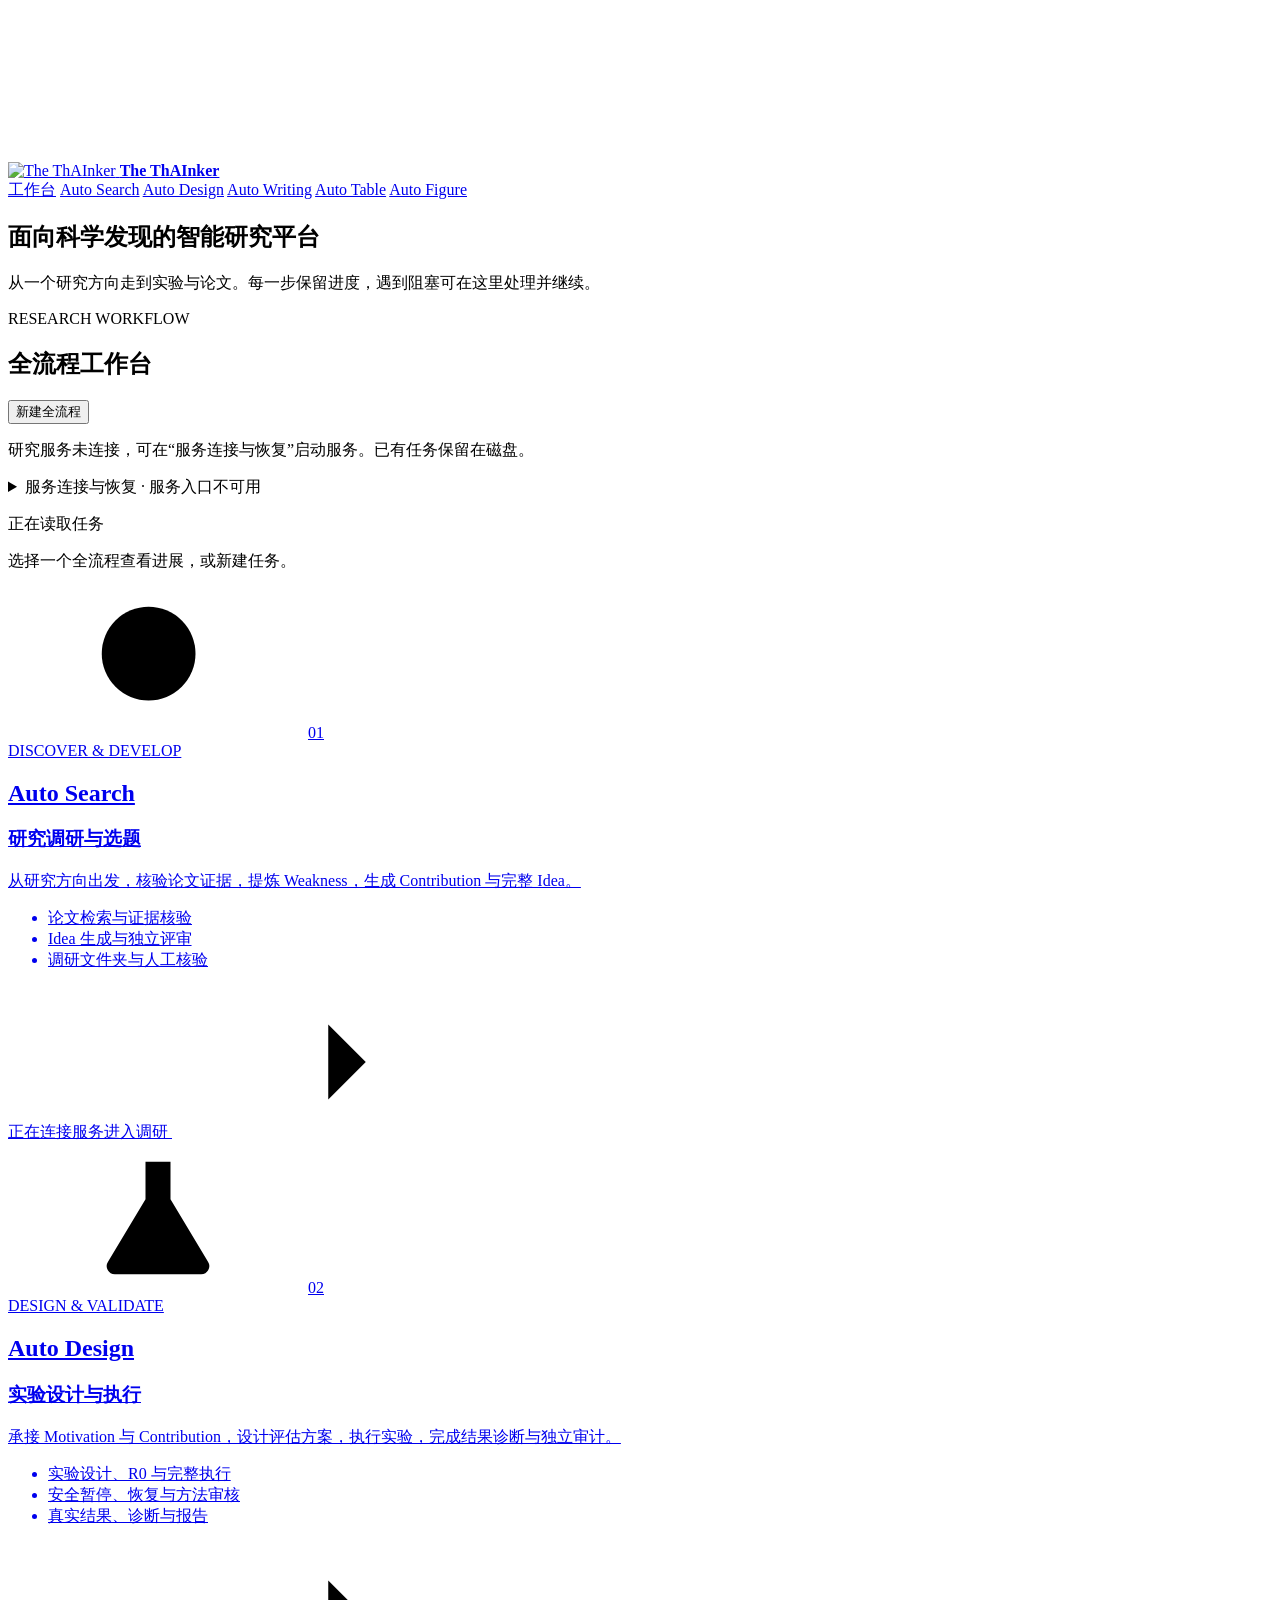
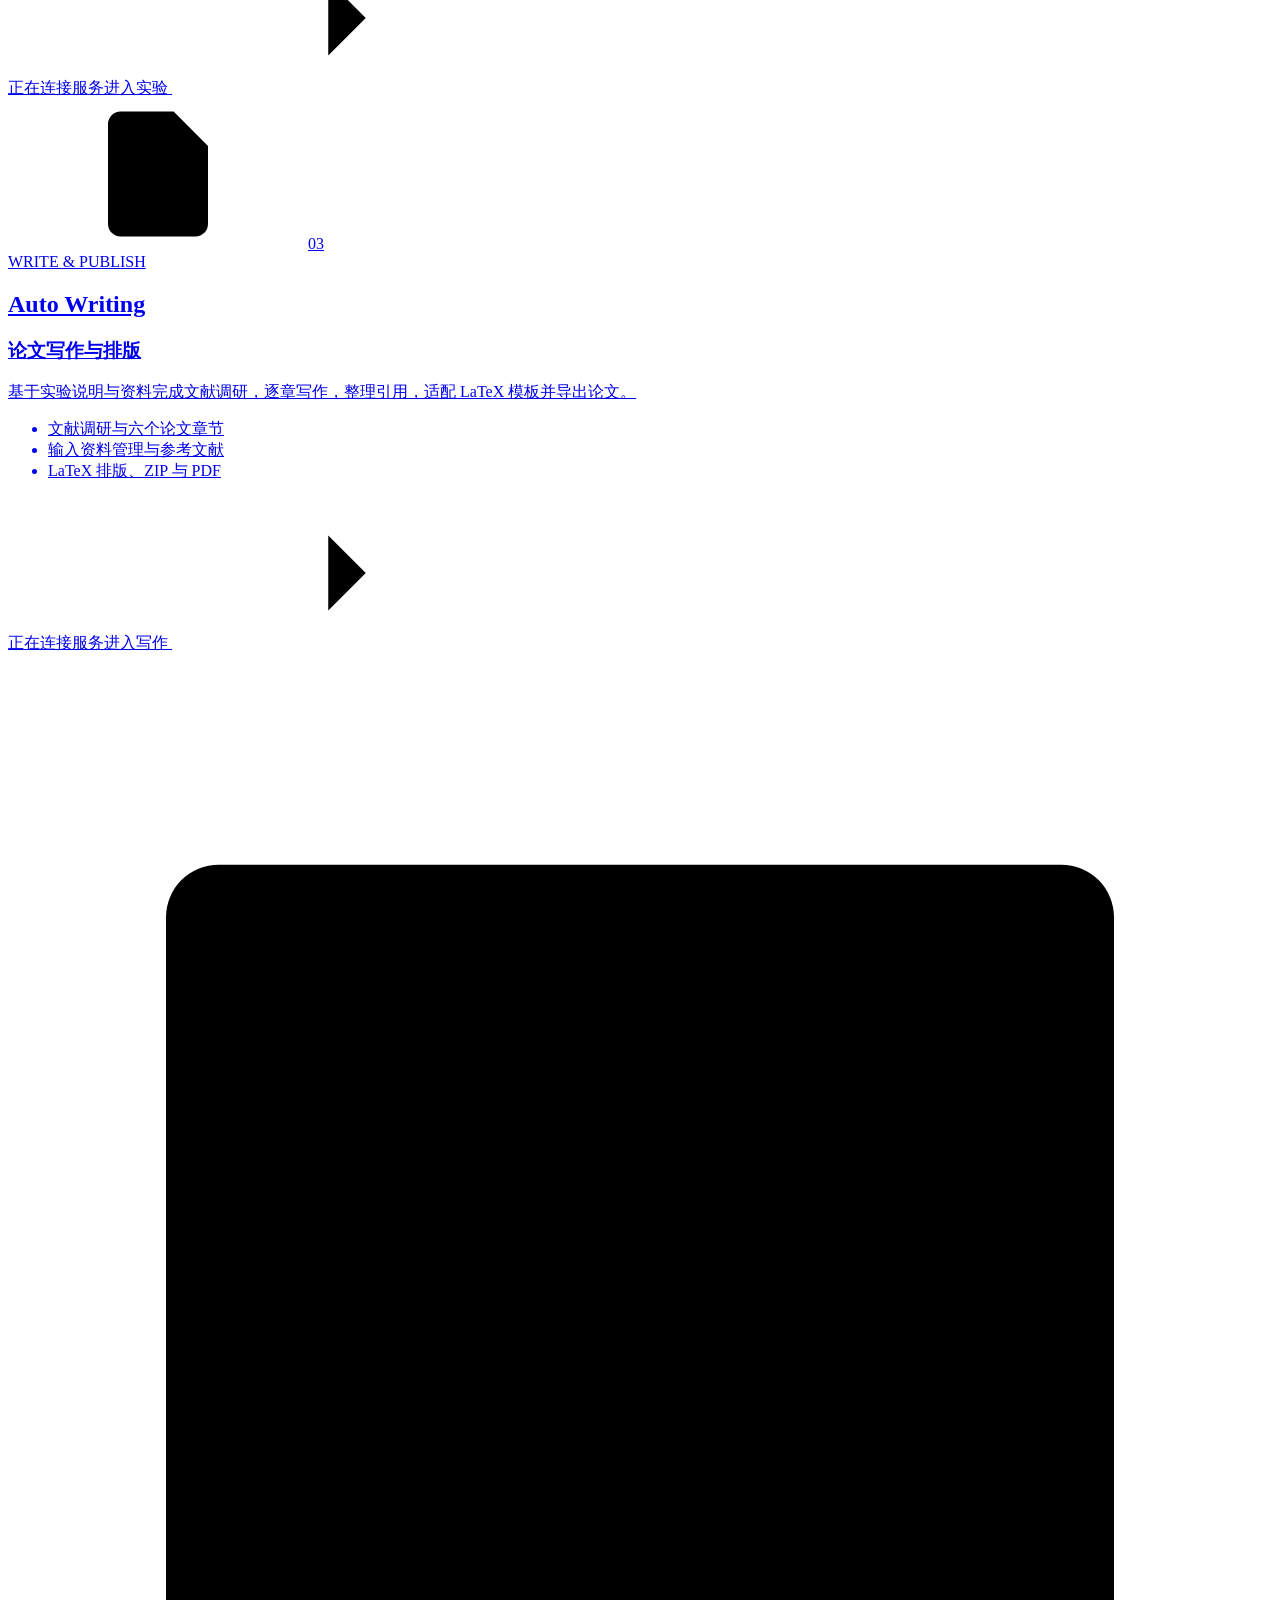
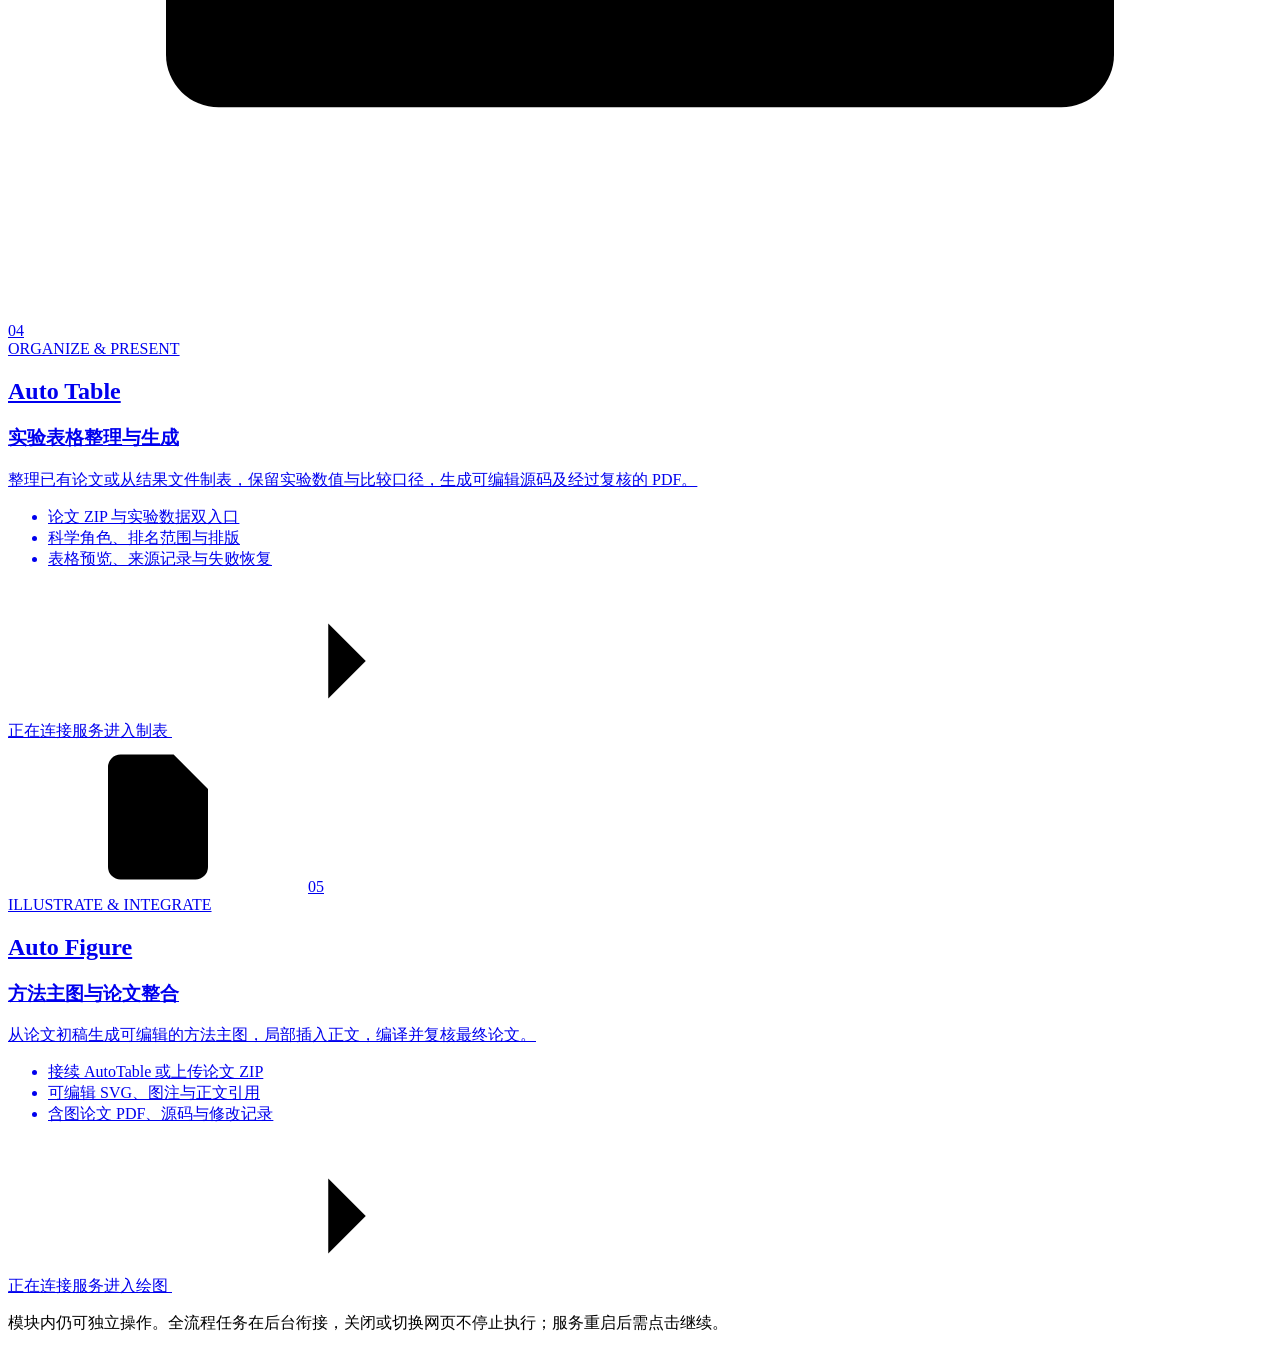
==== workbench/web/index.html @ b80ebeac "Sync server research workflow and FigureCrafter integration" ====
<!doctype html>
<html lang="zh-CN">
<head>
  <meta charset="utf-8">
  <meta name="viewport" content="width=device-width, initial-scale=1">
  <meta name="description" content="The ThAInker AutoResearch：调研、实验、论文写作与表格工作台">
  <title>The ThAInker · AutoResearch</title>
  <link rel="icon" href="data:,">
  <link rel="stylesheet" href="styles.css">
  <link rel="stylesheet" href="module-nav.css">
  <script src="app.js" defer></script>
  <script src="pipelines.js" defer></script>
</head>
<body>
  <svg class="icon-sprite" aria-hidden="true">
    <symbol id="search" viewBox="0 0 24 24"><circle cx="10.5" cy="10.5" r="7.5"/><path d="m16 16 5 5"/></symbol>
    <symbol id="experiment" viewBox="0 0 24 24"><path d="M9 3h6M10 3v6l-6 10a1.3 1.3 0 0 0 1.1 2h13.8a1.3 1.3 0 0 0 1.1-2L14 9V3M7 15h10"/></symbol>
    <symbol id="writing" viewBox="0 0 24 24"><path d="M14.5 2H6a2 2 0 0 0-2 2v16a2 2 0 0 0 2 2h12a2 2 0 0 0 2-2V7.5L14.5 2zM14 2v6h6M8 13h8M8 17h6"/></symbol>
    <symbol id="arrow" viewBox="0 0 24 24"><path d="M5 12h14m-6-6 6 6-6 6"/></symbol>
  </svg>
  <header class="topbar">
    <a class="brand" href="/" aria-label="AutoResearch 工作台">
      <span class="brand-logo-frame"><img src="/auto-design/assets/the-thainker-logo.png" alt="The ThAInker"></span>
      <span><strong>The ThAInker</strong></span>
    </a>
    <nav class="module-nav" aria-label="研究模块">
      <a href="/" aria-current="page">工作台</a>
      <a href="/auto-search/">Auto Search</a>
      <a href="/auto-design/">Auto Design</a>
      <a href="/auto-writing/">Auto Writing</a>
      <a href="/auto-table/">Auto Table</a>
      <a href="/auto-figure/">Auto Figure</a>
    </nav>
  </header>
  <main>
    <section class="workspace-heading">
      <h1>面向科学发现的智能研究平台</h1>
      <p>从一个研究方向走到实验与论文。每一步保留进度，遇到阻塞可在这里处理并继续。</p>
    </section>
    <section class="pipeline-console" aria-label="全流程任务">
      <div class="console-title"><div><span class="eyebrow">RESEARCH WORKFLOW</span><h2>全流程工作台</h2></div><button id="toggle-create" type="button">新建全流程</button></div>
      <p id="workflow-notice" role="status" hidden></p>
      <details class="service-panel"><summary>服务连接与恢复 · <span id="service-status">正在连接</span></summary>
        <p id="service-message"></p><p>工作服务断开时，此入口仍可启动或重启服务。重启会暂停流程、停止任务控制器，并保留实验训练与产物。</p>
        <div class="form-grid"><label>Codex 可执行文件（留空自动发现）<input id="codex-path" placeholder="codex 或绝对路径"></label><label>LaTeX 编译器（留空自动发现）<input id="latex-path" placeholder="latexmk 或绝对路径"></label></div>
        <div class="button-row"><button id="restart-service" type="button">启动 / 重启服务</button><button id="save-service" class="secondary" type="button">保存路径并重启</button><a href="/api/service/log" target="_blank" rel="noopener">查看完整服务日志 ↗</a></div>
      </details>
      <form id="pipeline-form" hidden>
        <div class="form-grid"><label>任务名称<input name="title" maxlength="120" placeholder="可选，默认使用研究方向"></label><label>起点<select name="start_stage" id="pipeline-stage"><option value="search">Auto Search · 从调研开始</option><option value="design">Auto Design · 接续已有实验</option><option value="writing">Auto Writing · 接续已有写作</option><option value="table">Auto Table · 接续已有论文表格</option></select></label></div>
        <label>已有任务<select name="source_id" id="pipeline-source"><option value="">新建调研任务</option></select></label>
        <label id="direction-field">研究方向<textarea name="direction" rows="3" maxlength="1000" placeholder="输入研究问题、关注的机制或任务"></textarea></label>
        <div class="form-grid"><label>调研论文数<select name="paper_count"><option>2</option><option selected>3</option><option>4</option><option>5</option><option>6</option></select></label><label>选题方式<select name="selection"><option value="auto">自动选择评审通过且排名最高的 Idea</option><option value="manual">调研完成后由我选择 Idea</option></select></label></div>
        <label>论文模板 ZIP（可选，默认使用通用 article 模板）<input id="pipeline-template" type="file" accept=".zip"></label>
        <p class="scope-note">启动后将执行调研 → 实验设计与执行 → 诊断与审计 → 六章节写作 → 引用 → LaTeX / PDF → AutoTable 表格整理与复核 → AutoFigure 方法主图与最终 PDF。没有合格选题、需要方法审批或步骤失败时暂停；不会自动批准方法修改或将未完成实验当作论文证据。</p>
        <button type="submit" id="create-pipeline">启动全流程</button>
      </form>
      <div class="pipeline-layout"><div id="pipeline-list" aria-label="全流程列表"><p class="empty-copy">正在读取任务</p></div><article id="pipeline-detail"><p class="empty-copy">选择一个全流程查看进展，或新建任务。</p></article></div>
    </section>
    <section class="module-grid" aria-label="选择研究模块">
      <a class="module-card" href="/auto-search/">
        <div class="card-top"><span class="module-mark"><svg aria-hidden="true"><use href="#search"></use></svg></span><span class="module-number">01</span></div>
        <span class="eyebrow">DISCOVER &amp; DEVELOP</span><h2>Auto Search</h2><h3>研究调研与选题</h3>
        <p>从研究方向出发，核验论文证据，提炼 Weakness，生成 Contribution 与完整 Idea。</p>
        <ul><li>论文检索与证据核验</li><li>Idea 生成与独立评审</li><li>调研文件夹与人工核验</li></ul>
        <div class="card-footer"><span class="module-status" data-module="auto-search">正在连接服务</span><span class="enter">进入调研 <svg aria-hidden="true"><use href="#arrow"></use></svg></span></div>
      </a>
      <a class="module-card" href="/auto-design/">
        <div class="card-top"><span class="module-mark"><svg aria-hidden="true"><use href="#experiment"></use></svg></span><span class="module-number">02</span></div>
        <span class="eyebrow">DESIGN &amp; VALIDATE</span><h2>Auto Design</h2><h3>实验设计与执行</h3>
        <p>承接 Motivation 与 Contribution，设计评估方案，执行实验，完成结果诊断与独立审计。</p>
        <ul><li>实验设计、R0 与完整执行</li><li>安全暂停、恢复与方法审核</li><li>真实结果、诊断与报告</li></ul>
        <div class="card-footer"><span class="module-status" data-module="auto-design">正在连接服务</span><span class="enter">进入实验 <svg aria-hidden="true"><use href="#arrow"></use></svg></span></div>
      </a>
      <a class="module-card" href="/auto-writing/">
        <div class="card-top"><span class="module-mark"><svg aria-hidden="true"><use href="#writing"></use></svg></span><span class="module-number">03</span></div>
        <span class="eyebrow">WRITE &amp; PUBLISH</span><h2>Auto Writing</h2><h3>论文写作与排版</h3>
        <p>基于实验说明与资料完成文献调研，逐章写作，整理引用，适配 LaTeX 模板并导出论文。</p>
        <ul><li>文献调研与六个论文章节</li><li>输入资料管理与参考文献</li><li>LaTeX 排版、ZIP 与 PDF</li></ul>
        <div class="card-footer"><span class="module-status" data-module="auto-writing">正在连接服务</span><span class="enter">进入写作 <svg aria-hidden="true"><use href="#arrow"></use></svg></span></div>
      </a>
      <a class="module-card" href="/auto-table/">
        <div class="card-top"><span class="module-mark"><svg aria-hidden="true" viewBox="0 0 24 24"><rect x="3" y="4" width="18" height="16" rx="1"/><path d="M3 9h18M3 14h18M9 4v16"/></svg></span><span class="module-number">04</span></div>
        <span class="eyebrow">ORGANIZE &amp; PRESENT</span><h2>Auto Table</h2><h3>实验表格整理与生成</h3>
        <p>整理已有论文或从结果文件制表，保留实验数值与比较口径，生成可编辑源码及经过复核的 PDF。</p>
        <ul><li>论文 ZIP 与实验数据双入口</li><li>科学角色、排名范围与排版</li><li>表格预览、来源记录与失败恢复</li></ul>
        <div class="card-footer"><span class="module-status" data-module="auto-table">正在连接服务</span><span class="enter">进入制表 <svg aria-hidden="true"><use href="#arrow"></use></svg></span></div>
      </a>
      <a class="module-card" href="/auto-figure/">
        <div class="card-top"><span class="module-mark"><svg aria-hidden="true"><use href="#writing"></use></svg></span><span class="module-number">05</span></div>
        <span class="eyebrow">ILLUSTRATE &amp; INTEGRATE</span><h2>Auto Figure</h2><h3>方法主图与论文整合</h3>
        <p>从论文初稿生成可编辑的方法主图，局部插入正文，编译并复核最终论文。</p>
        <ul><li>接续 AutoTable 或上传论文 ZIP</li><li>可编辑 SVG、图注与正文引用</li><li>含图论文 PDF、源码与修改记录</li></ul>
        <div class="card-footer"><span class="module-status" data-module="auto-figure">正在连接服务</span><span class="enter">进入绘图 <svg aria-hidden="true"><use href="#arrow"></use></svg></span></div>
      </a>
    </section>
    <p class="workspace-note">模块内仍可独立操作。全流程任务在后台衔接，关闭或切换网页不停止执行；服务重启后需点击继续。</p>
  </main>
</body>
</html>
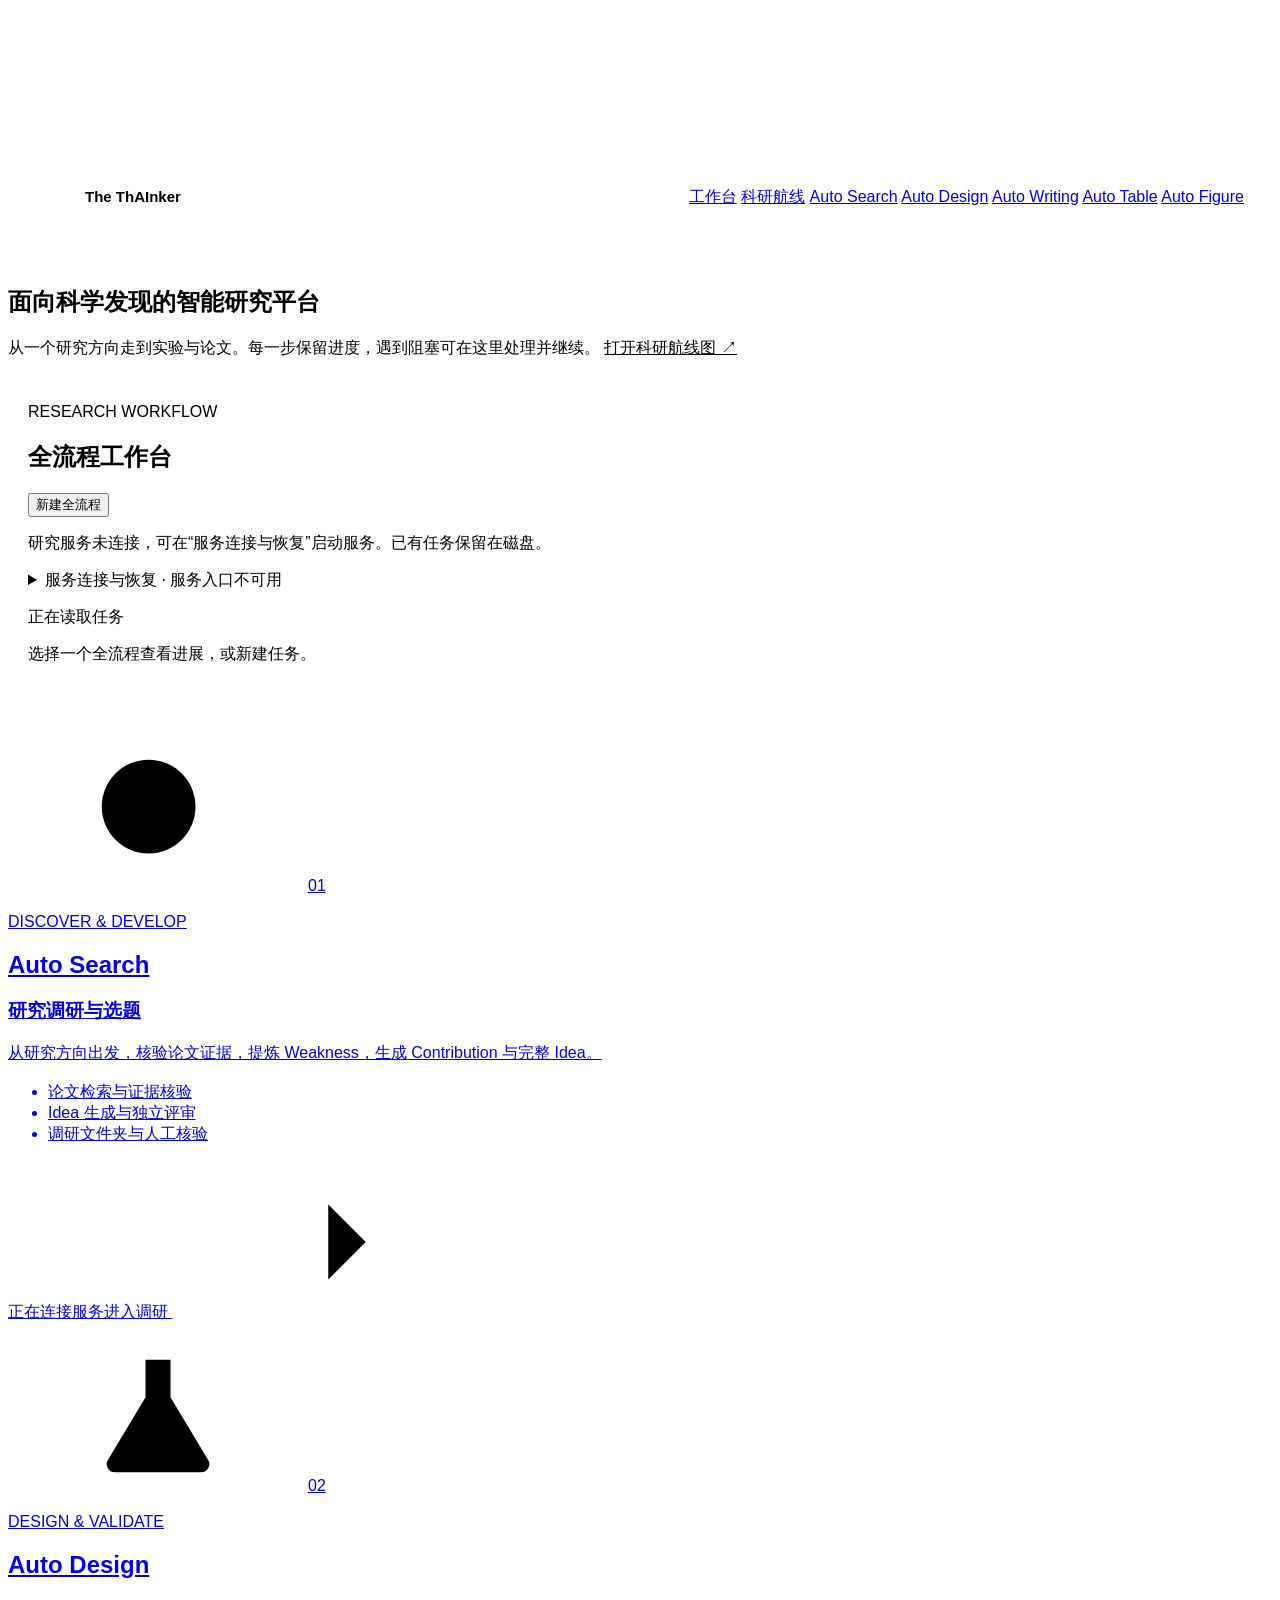
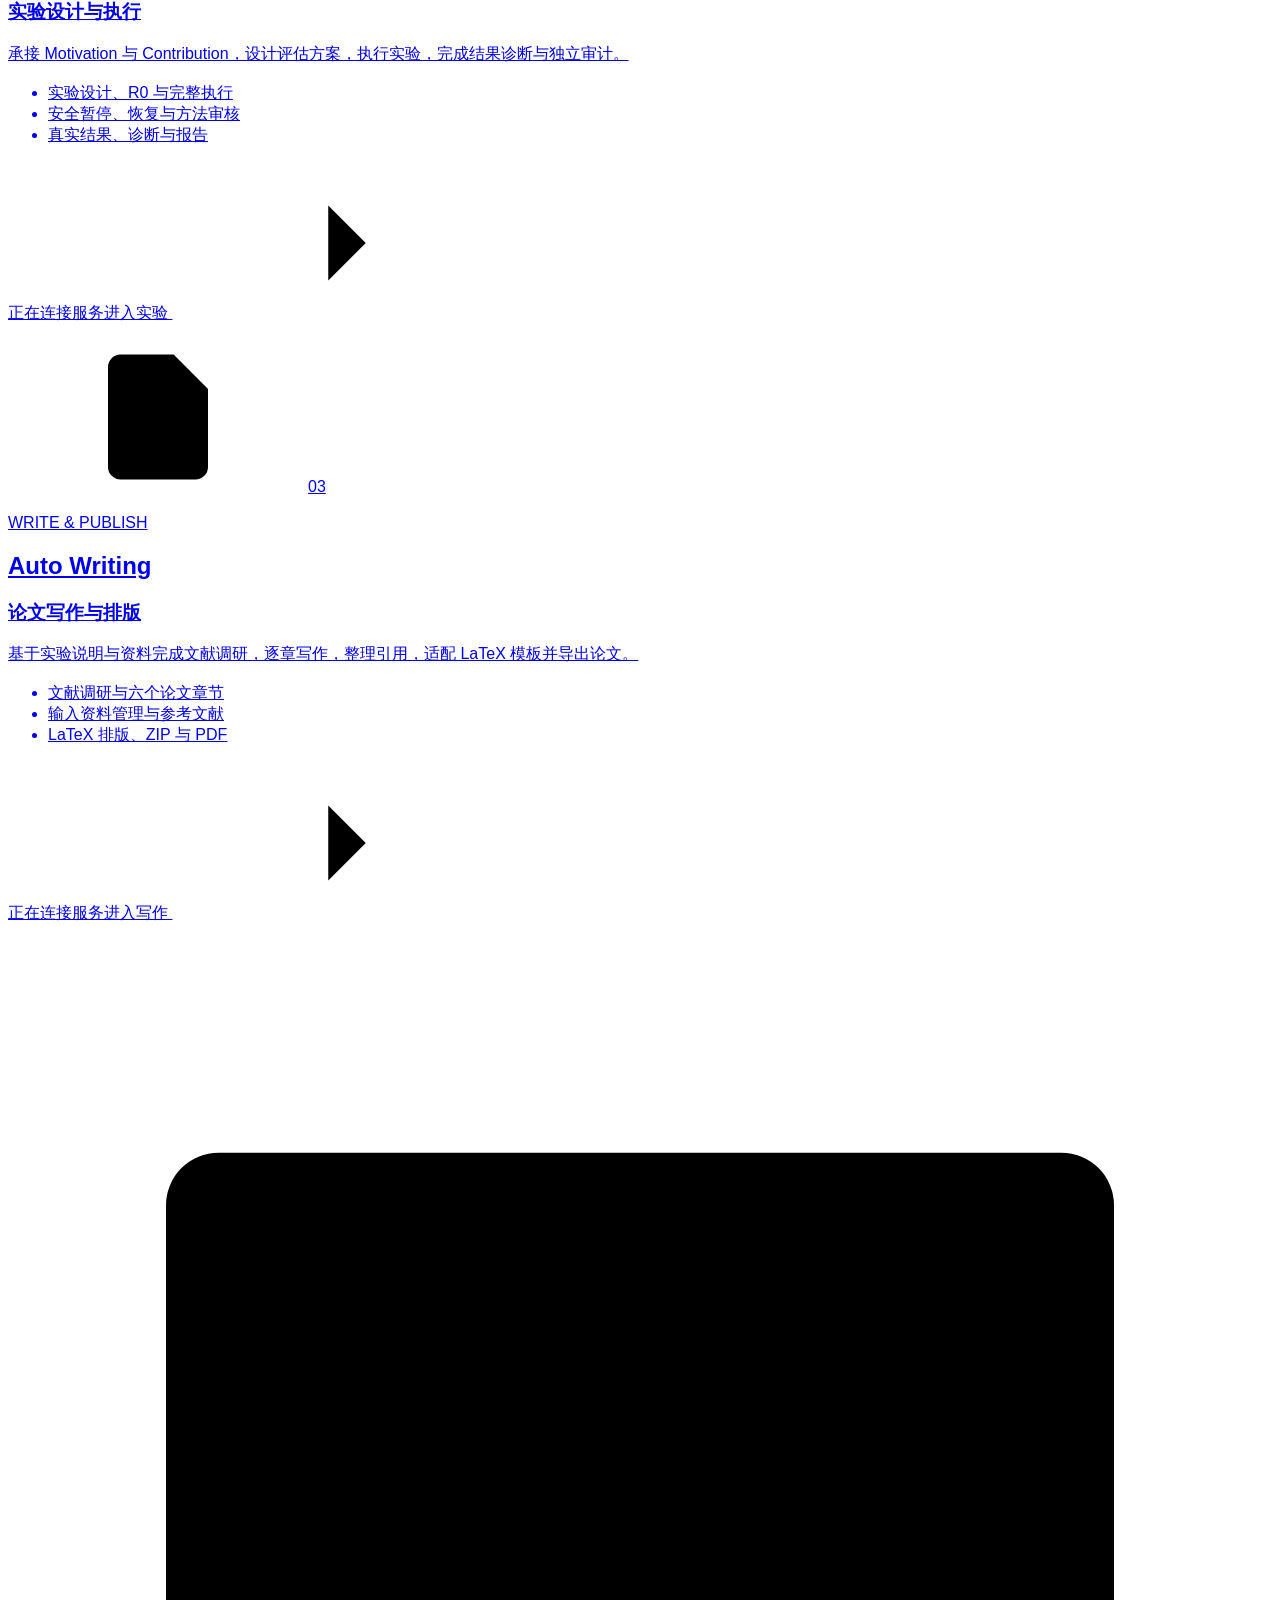
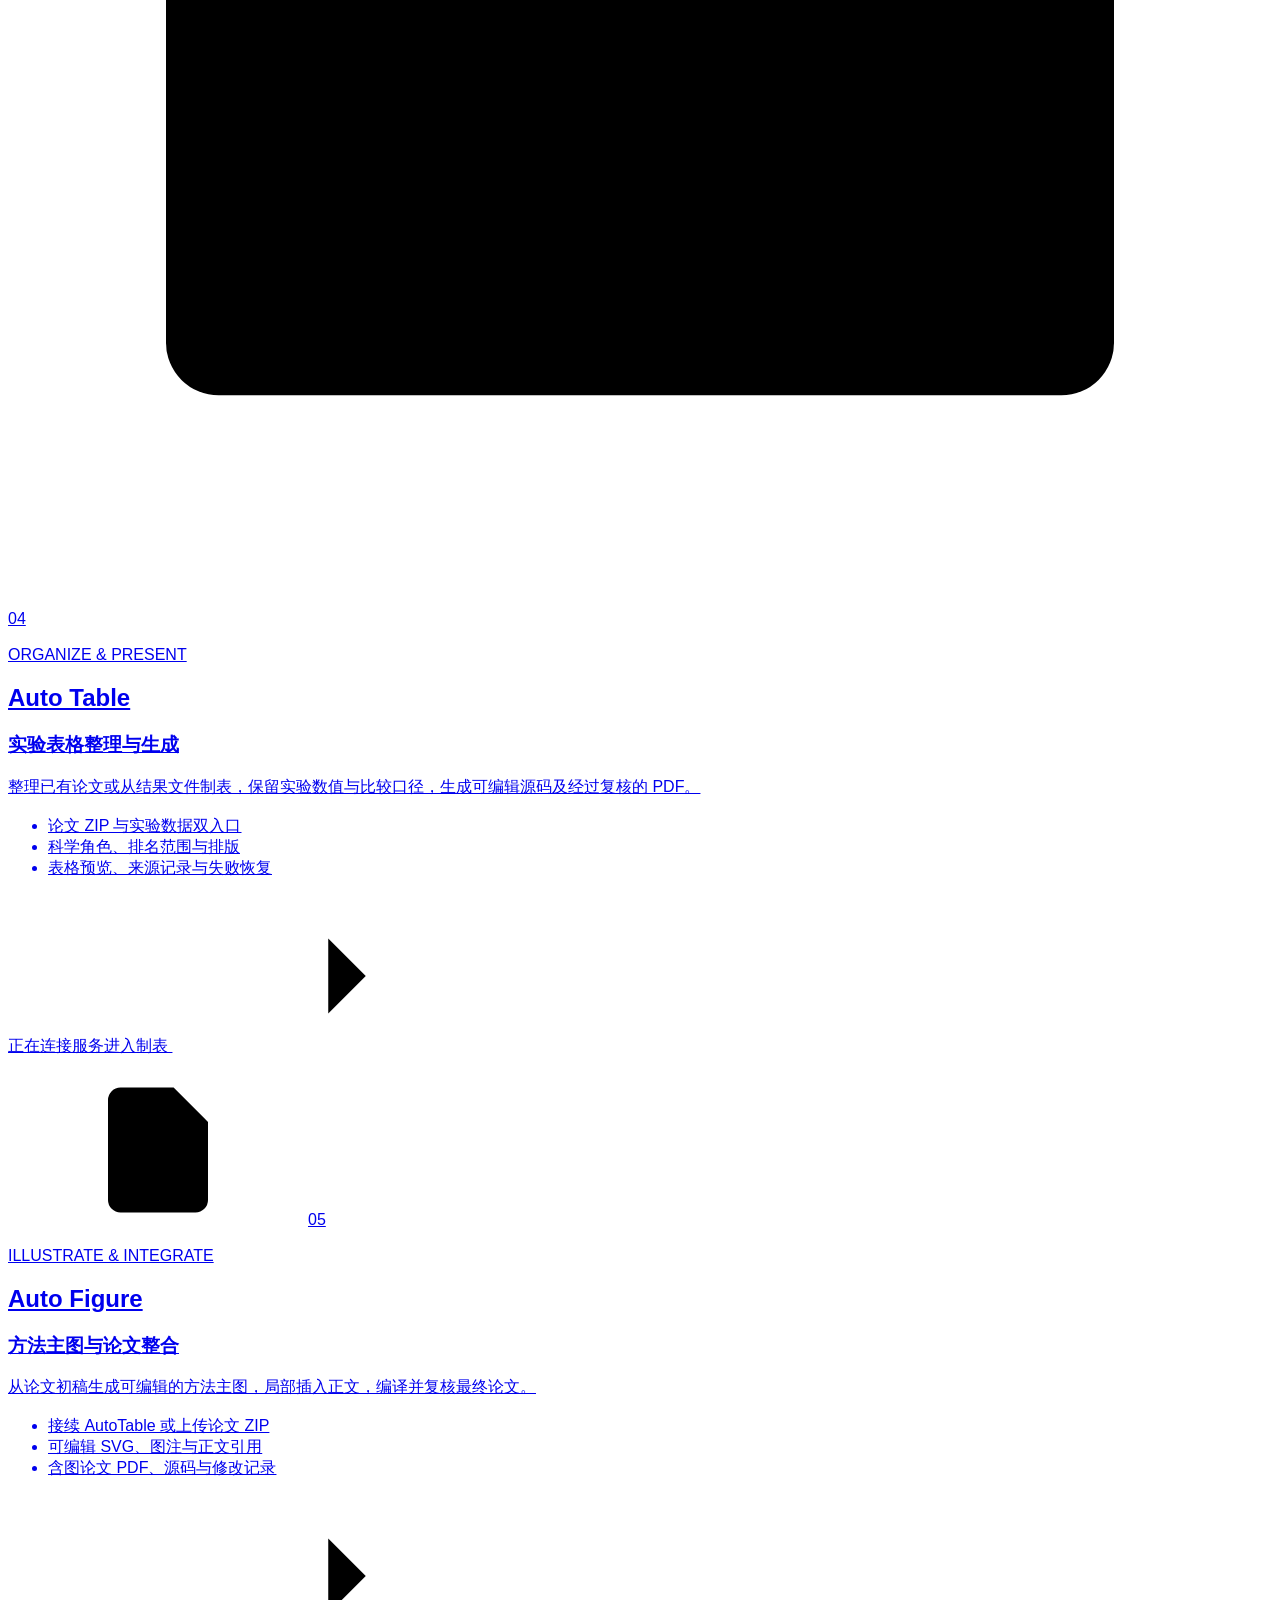
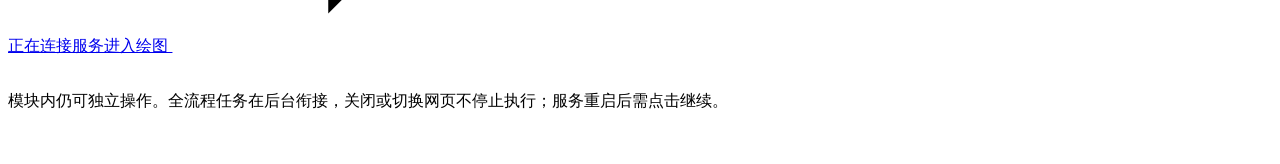
==== commit ef4297f1: "feat: add research journey view and refine workspace spacing" ====
--- a/workbench/web/index.html
+++ b/workbench/web/index.html
@@ -7,11 +7,13 @@
   <title>The ThAInker · AutoResearch</title>
   <link rel="icon" href="data:,">
   <link rel="stylesheet" href="styles.css">
+  <link rel="stylesheet" href="shell.css">
   <link rel="stylesheet" href="module-nav.css">
+  <link rel="stylesheet" href="layout.css">
   <script src="app.js" defer></script>
   <script src="pipelines.js" defer></script>
 </head>
-<body>
+<body class="workbench-shell">
   <svg class="icon-sprite" aria-hidden="true">
     <symbol id="search" viewBox="0 0 24 24"><circle cx="10.5" cy="10.5" r="7.5"/><path d="m16 16 5 5"/></symbol>
     <symbol id="experiment" viewBox="0 0 24 24"><path d="M9 3h6M10 3v6l-6 10a1.3 1.3 0 0 0 1.1 2h13.8a1.3 1.3 0 0 0 1.1-2L14 9V3M7 15h10"/></symbol>
@@ -25,6 +27,7 @@
     </a>
     <nav class="module-nav" aria-label="研究模块">
       <a href="/" aria-current="page">工作台</a>
+      <a href="/journey.html">科研航线</a>
       <a href="/auto-search/">Auto Search</a>
       <a href="/auto-design/">Auto Design</a>
       <a href="/auto-writing/">Auto Writing</a>
@@ -35,7 +38,7 @@
   <main>
     <section class="workspace-heading">
       <h1>面向科学发现的智能研究平台</h1>
-      <p>从一个研究方向走到实验与论文。每一步保留进度，遇到阻塞可在这里处理并继续。</p>
+      <p>从一个研究方向走到实验与论文。每一步保留进度，遇到阻塞可在这里处理并继续。 <a href="/journey.html" style="color:var(--teal)">打开科研航线图 ↗</a></p>
     </section>
     <section class="pipeline-console" aria-label="全流程任务">
       <div class="console-title"><div><span class="eyebrow">RESEARCH WORKFLOW</span><h2>全流程工作台</h2></div><button id="toggle-create" type="button">新建全流程</button></div>
--- a/workbench/web/shell.css
+++ b/workbench/web/shell.css
@@ -0,0 +1,416 @@
+/* Shared workbench header, matching the existing research module shell. */
+.workbench-shell {
+  font-family: Inter, "Segoe UI", "Microsoft YaHei", Arial, sans-serif;
+  --topbar: 70px;
+}
+.workbench-shell .topbar {
+  position: sticky;
+  top: 0;
+  z-index: 30;
+  display: flex;
+  align-items: center;
+  justify-content: space-between;
+  gap: 20px;
+  height: var(--topbar);
+  min-height: var(--topbar);
+  padding: 0 28px 0 22px;
+  background: rgba(255, 255, 255, 0.97);
+  border-bottom: 1px solid var(--line);
+}
+.workbench-shell .brand {
+  display: flex;
+  align-items: center;
+  gap: 11px;
+  min-width: 0;
+  flex-shrink: 0;
+  color: inherit;
+  text-decoration: none;
+  white-space: nowrap;
+}
+.workbench-shell .brand-logo-frame {
+  position: relative;
+  display: block;
+  width: 44px;
+  height: 44px;
+  overflow: hidden;
+  flex: 0 0 auto;
+  border-radius: 6px;
+  background: white;
+}
+.workbench-shell .brand-logo-frame img {
+  position: absolute;
+  width: 128px;
+  max-width: none;
+  left: -6px;
+  top: -24px;
+}
+.workbench-shell .brand > span:last-child {
+  display: grid;
+  min-width: 0;
+}
+.workbench-shell .brand strong {
+  font-size: 15px;
+  line-height: 1.25;
+}
+.workbench-shell .brand small {
+  color: var(--muted);
+  font-size: 10px;
+}
+.workbench-shell .module-nav {
+  min-width: 0;
+  overflow-x: auto;
+  flex-shrink: 1;
+}
+.sidebar-toggle {
+  display: none;
+}
+.journey-page {
+  --sidebar: 322px;
+}
+.journey-page .sidebar {
+  position: fixed;
+  top: var(--topbar);
+  bottom: 0;
+  width: var(--sidebar);
+  height: calc(100dvh - var(--topbar));
+  padding: 22px 12px;
+  background: #eef1f2;
+  z-index: 25;
+}
+.journey-page main {
+  margin-left: var(--sidebar);
+  padding: 28px 28px 20px;
+}
+.journey-page .sidebar input {
+  border-color: #c7d0d3;
+  background: white;
+}
+.journey-page .new-research {
+  background: white;
+  border-color: #c7d0d3;
+  border-radius: 5px;
+  color: var(--ink);
+  min-height: 38px;
+}
+.journey-page .task-button.active {
+  background: #e3f3ef;
+  border-left-color: #087d70;
+}
+.journey-page .page-heading h1 {
+  font-size: 26px;
+  letter-spacing: 0;
+}
+.sidebar-scrim {
+  position: fixed;
+  z-index: 24;
+  inset: var(--topbar) 0 0;
+  border: 0;
+  border-radius: 0;
+  background: #121d2152;
+}
+@media (max-width: 1200px) {
+  .journey-page {
+    --sidebar: 285px;
+  }
+  .journey-page main {
+    padding: 24px 18px;
+  }
+  .workbench-shell .topbar {
+    gap: 14px;
+    padding-right: 18px;
+  }
+}
+@media (min-width: 761px) and (max-width: 850px) {
+  .journey-page .sidebar {
+    display: flex;
+    border-right: 1px solid var(--line);
+  }
+  .journey-page #flow-list {
+    display: block;
+    max-height: none;
+  }
+  .journey-page .sidebar-bottom {
+    display: block;
+  }
+  .journey-page .task-button {
+    max-width: none;
+  }
+  .journey-page .new-research {
+    align-self: stretch;
+  }
+}
+@media (max-width: 760px) {
+  .workbench-shell {
+    --topbar: 108px;
+  }
+  .workbench-shell .topbar {
+    display: grid;
+    grid-template-columns: minmax(0, 1fr) auto;
+    grid-template-rows: 56px 42px;
+    gap: 0 12px;
+    height: var(--topbar);
+    padding: 4px 14px 6px;
+  }
+  .workbench-shell .brand {
+    grid-column: 1;
+    grid-row: 1;
+    min-height: 0;
+  }
+  .workbench-shell .brand-logo-frame {
+    width: 38px;
+    height: 38px;
+  }
+  .workbench-shell .brand-logo-frame img {
+    width: 111px;
+    left: -5px;
+    top: -21px;
+  }
+  .workbench-shell .topbar .module-nav {
+    grid-column: 1/-1;
+    grid-row: 2;
+    width: 100%;
+    height: 42px;
+    align-items: center;
+    gap: 2px;
+    justify-content: flex-start;
+  }
+  .workbench-shell .module-nav a {
+    flex: 0 0 auto;
+  }
+  .sidebar-toggle {
+    display: block;
+    grid-column: 2;
+    grid-row: 1;
+    width: 34px;
+    height: 34px;
+    padding: 0;
+    border-color: #c7d0d3;
+    background: white;
+  }
+  .journey-page .sidebar {
+    width: min(86vw, 322px);
+    transform: translateX(-102%);
+    transition: transform 0.18s ease;
+    box-shadow: 12px 0 32px #14212629;
+    gap: 16px;
+  }
+  .journey-page .sidebar.open {
+    transform: translateX(0);
+  }
+  .journey-page #flow-list {
+    display: block;
+    max-height: none;
+    flex: 1;
+  }
+  .journey-page .task-button {
+    max-width: none;
+  }
+  .journey-page .sidebar-bottom {
+    display: block;
+  }
+  .journey-page .new-research {
+    align-self: stretch;
+  }
+  .journey-page main {
+    margin-left: 0;
+    padding: 24px 16px;
+  }
+  .journey-page .page-heading h1 {
+    font-size: 24px;
+  }
+}
+@media (prefers-reduced-motion: reduce) {
+  .journey-page .sidebar {
+    transition: none;
+  }
+}
+/* Keep the journey workspace dense while sharing the module shell. */
+.journey-page {
+  --sidebar: 246px;
+}
+.journey-page main {
+  padding: 20px 20px 14px;
+}
+.journey-page .sidebar {
+  padding: 16px 12px;
+  gap: 12px;
+}
+.journey-page .page-heading {
+  margin-bottom: 15px;
+  gap: 12px;
+}
+.journey-page .page-heading h1 {
+  font-size: 24px;
+}
+.journey-page .page-heading p {
+  margin-top: 6px;
+  font-size: 12px;
+}
+.journey-page .metrics {
+  padding: 12px 0;
+  margin-bottom: 12px;
+}
+.journey-page .metric {
+  padding: 0 14px;
+  gap: 8px;
+}
+.journey-page .metric-icon {
+  font-size: 20px;
+}
+.journey-page .metric strong {
+  font-size: 18px;
+}
+.journey-page .workspace-grid {
+  grid-template-columns: minmax(0, 1fr) 248px;
+  gap: 12px;
+}
+.journey-page .inspector {
+  min-height: 0;
+  padding: 14px;
+}
+.journey-page .inspector-heading {
+  padding-bottom: 10px;
+  margin-bottom: 12px;
+}
+.journey-page #node-detail h3 {
+  font-size: 18px;
+  margin: 10px 0 6px;
+}
+.journey-page #node-detail h4 {
+  margin: 15px 0 8px;
+}
+.journey-page .detail-actions,
+.journey-page .next-stop {
+  margin-top: 14px;
+}
+.journey-page .artifact {
+  padding: 8px;
+}
+.journey-page .map-heading {
+  padding: 12px 14px 9px;
+}
+.journey-page .canvas-scroll {
+  height: clamp(260px, 42vh, 380px);
+  min-height: 0;
+}
+.journey-page .map-panel:fullscreen .canvas-scroll {
+  height: auto;
+  flex: 1;
+}
+.journey-page .timeline-panel {
+  margin-top: 10px;
+  padding: 12px 14px 10px;
+}
+.journey-page .timeline {
+  padding: 18px 5px 5px;
+  min-height: 75px;
+}
+.journey-page .timeline-note {
+  margin-top: 6px;
+}
+.journey-page .sidebar-bottom {
+  padding-top: 12px;
+}
+.journey-page .map-footer {
+  padding: 9px 12px;
+  flex-wrap: wrap;
+  gap: 7px;
+}
+.journey-page .canvas-hint {
+  font-size: 9px;
+}
+.language-picker {
+  width: 78px;
+  padding: 6px;
+  border: 1px solid var(--line);
+  border-radius: 5px;
+  background: white;
+  color: var(--ink);
+  font:
+    11px Inter,
+    "Segoe UI",
+    "Microsoft YaHei",
+    Arial,
+    sans-serif;
+  flex-shrink: 0;
+}
+@media (min-width: 1500px) {
+  .journey-page .workspace-grid {
+    grid-template-columns: minmax(0, 1fr) 280px;
+  }
+}
+@media (max-width: 1100px) {
+  .journey-page {
+    --sidebar: 232px;
+  }
+  .journey-page main {
+    padding: 18px 14px;
+  }
+  .journey-page .workspace-grid {
+    grid-template-columns: minmax(0, 1fr) 228px;
+  }
+  .journey-page .metric strong small {
+    font-size: 10px;
+  }
+  .workbench-shell .module-nav a {
+    padding-left: 8px;
+    padding-right: 8px;
+  }
+}
+@media (max-width: 900px) {
+  .journey-page .workspace-grid {
+    grid-template-columns: minmax(0, 1fr);
+  }
+  .journey-page .inspector {
+    display: grid;
+    grid-template-columns: 105px minmax(0, 1fr);
+    gap: 14px;
+  }
+  .journey-page .inspector-heading {
+    border-bottom: 0;
+  }
+  .journey-page .inspector-heading span {
+    display: none;
+  }
+}
+@media (max-width: 760px) {
+  .journey-page .topbar {
+    grid-template-columns: minmax(0, 1fr) auto auto;
+  }
+  .journey-page .language-picker {
+    grid-column: 2;
+    grid-row: 1;
+  }
+  .journey-page .sidebar-toggle {
+    grid-column: 3;
+  }
+  .journey-page .sidebar {
+    width: min(86vw, 322px);
+  }
+  .journey-page main {
+    margin-left: 0;
+    padding: 18px 14px;
+  }
+  .journey-page .inspector {
+    display: block;
+  }
+  .journey-page .canvas-scroll {
+    height: 280px;
+  }
+  .journey-page .page-heading {
+    gap: 10px;
+  }
+  .journey-page .metrics {
+    padding: 10px 0;
+  }
+  .journey-page .tag {
+    display: none;
+  }
+  .journey-page .overview {
+    width: 105px;
+  }
+  .journey-page .canvas-hint {
+    max-width: calc(100% - 20px);
+    line-height: 1.5;
+  }
+}
--- a/workbench/web/layout.css
+++ b/workbench/web/layout.css
@@ -0,0 +1,91 @@
+/* Spacing-only refinements. Keep existing controls, visual styles and DOM order. */
+.workbench-shell:not(.journey-page) main {
+  padding-top: 34px;
+  padding-bottom: 28px;
+}
+.workbench-shell:not(.journey-page) .workspace-heading {
+  margin-bottom: 24px;
+}
+.workbench-shell:not(.journey-page) .pipeline-console {
+  padding: 20px;
+  margin-bottom: 22px;
+}
+.workbench-shell:not(.journey-page) .module-grid {
+  gap: 16px;
+}
+.workbench-shell:not(.journey-page) .module-card {
+  padding: 20px 22px 0;
+}
+.workbench-shell:not(.journey-page) .card-top {
+  margin-bottom: 18px;
+}
+.workbench-shell:not(.journey-page) .module-card ul {
+  margin-top: 18px;
+  margin-bottom: 22px;
+  gap: 8px;
+}
+.workbench-module .workspace {
+  padding-left: 30px;
+  padding-right: 30px;
+  padding-bottom: 34px;
+}
+.workbench-module .task-heading {
+  gap: 22px;
+  padding-top: 26px;
+  padding-bottom: 20px;
+}
+.workbench-module .workspace-empty {
+  min-height: min(480px, calc(100dvh - var(--topbar)));
+  padding: 40px 0;
+}
+.workbench-module .summary-card {
+  margin-bottom: 18px;
+}
+.workbench-module .content-section {
+  padding-top: 24px;
+  padding-bottom: 24px;
+}
+.workbench-module .section-item {
+  min-height: 96px;
+  padding-top: 14px;
+  padding-bottom: 14px;
+}
+.workbench-module[data-module="auto-figure"] main {
+  padding-top: 24px;
+  padding-bottom: 28px;
+}
+.workbench-module[data-module="auto-figure"] .layout {
+  gap: 18px;
+  margin-top: 18px;
+}
+.workbench-module[data-module="auto-figure"] article {
+  padding: 20px;
+}
+@media (max-width: 760px) {
+  .workbench-shell:not(.journey-page) main {
+    padding: 24px 16px;
+  }
+  .workbench-shell:not(.journey-page) .pipeline-console {
+    padding: 16px;
+  }
+  .workbench-shell:not(.journey-page) .module-card {
+    padding: 20px 18px 0;
+  }
+  .workbench-module .workspace {
+    padding-left: 16px;
+    padding-right: 16px;
+    padding-bottom: 26px;
+  }
+  .workbench-module .task-heading {
+    gap: 14px;
+    padding-top: 22px;
+    padding-bottom: 16px;
+  }
+  .workbench-module .workspace-empty {
+    min-height: 360px;
+    padding: 28px 0;
+  }
+  .workbench-module[data-module="auto-figure"] main {
+    padding: 20px 14px;
+  }
+}
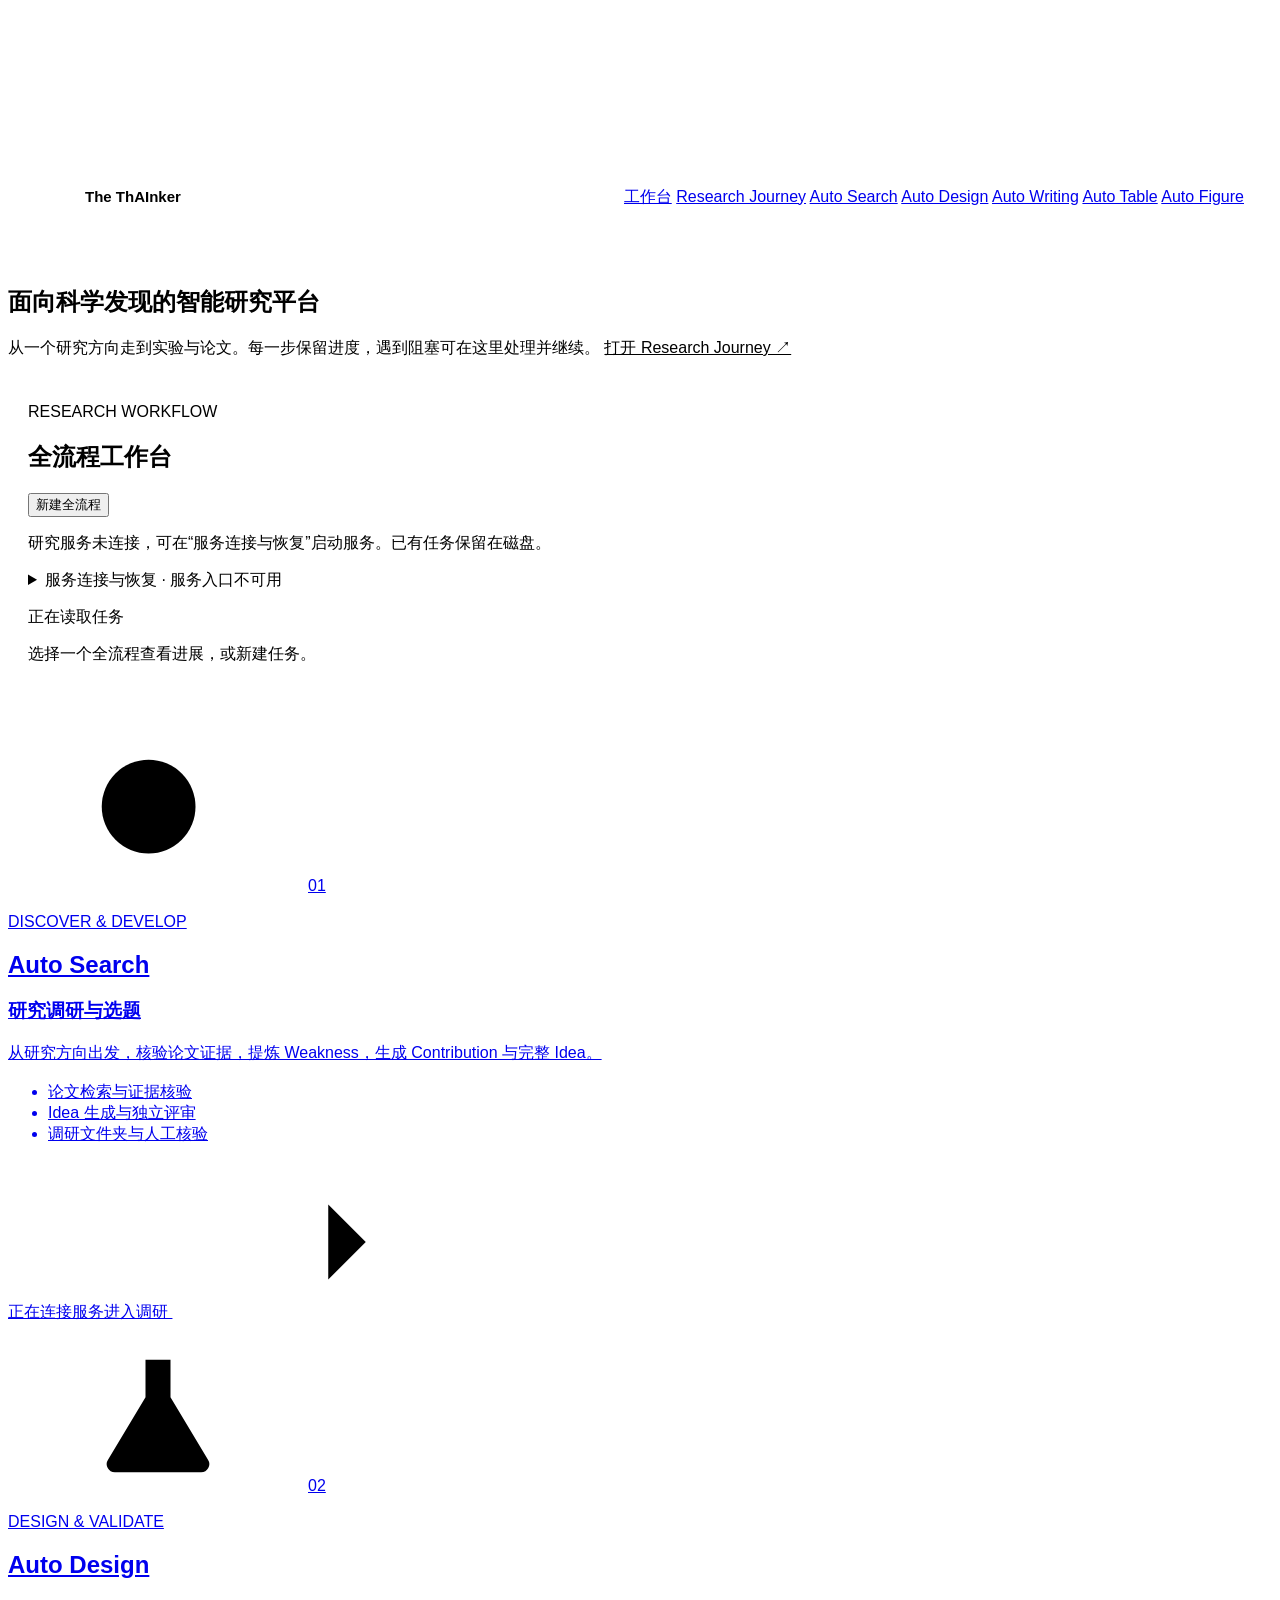
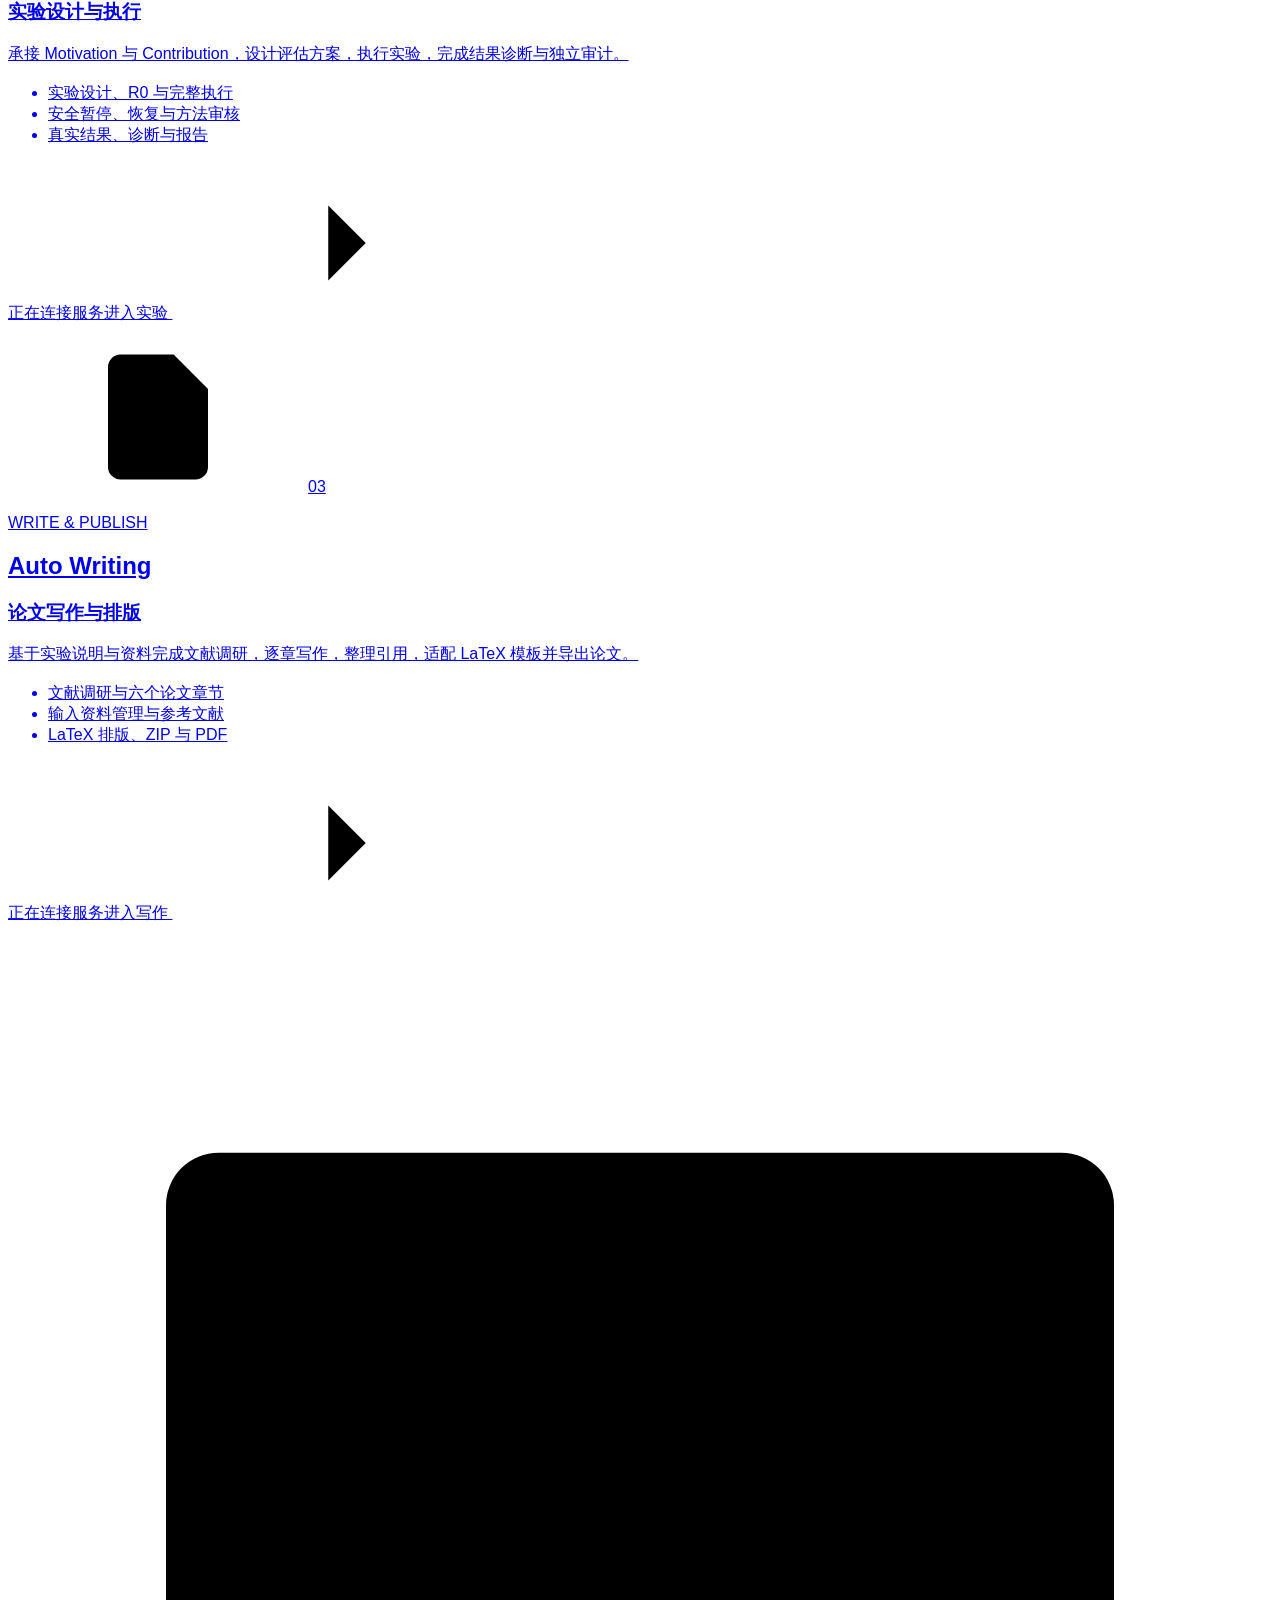
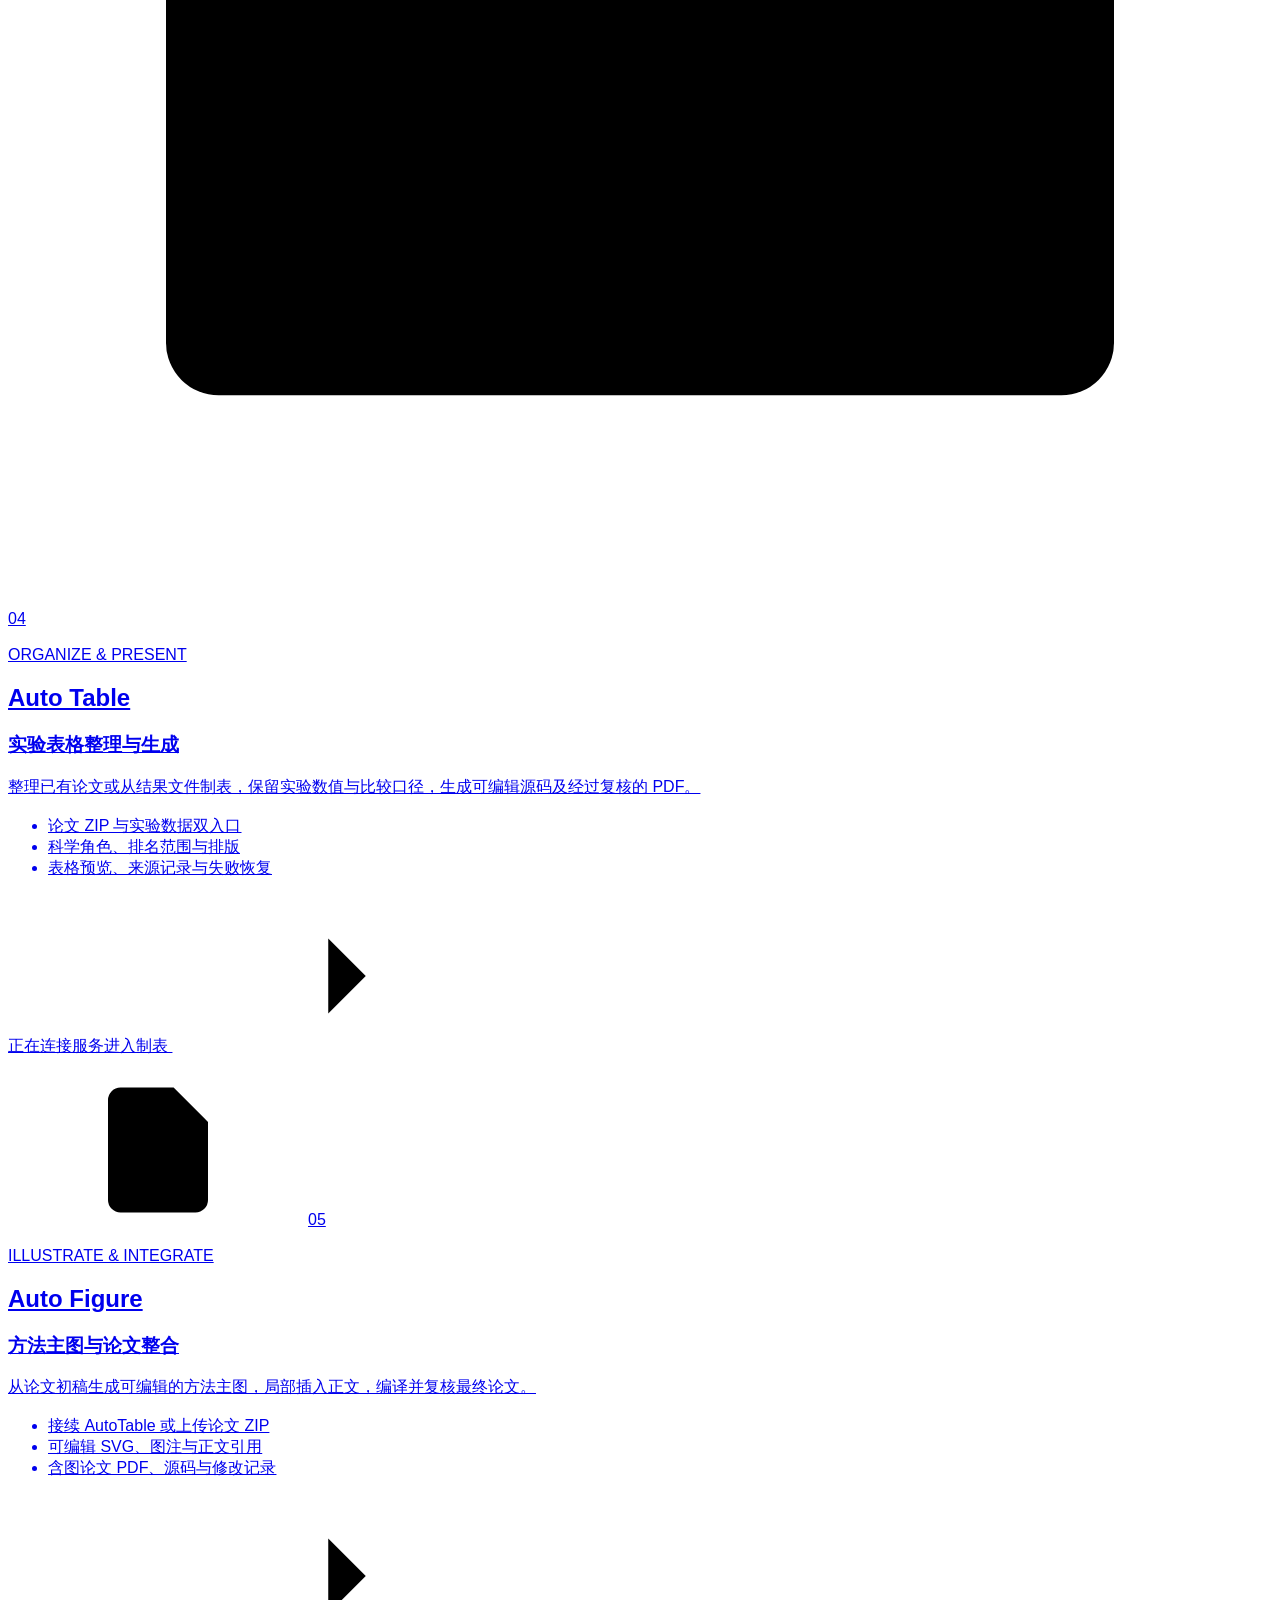
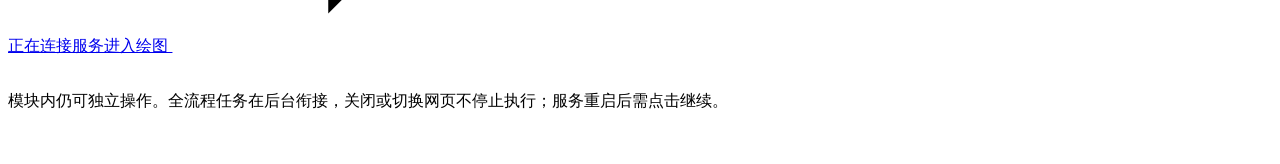
==== commit e5ccc4bc: "fix: use Research Journey consistently in frontend navigation" ====
--- a/workbench/web/index.html
+++ b/workbench/web/index.html
@@ -27,7 +27,7 @@
     </a>
     <nav class="module-nav" aria-label="研究模块">
       <a href="/" aria-current="page">工作台</a>
-      <a href="/journey.html">科研航线</a>
+      <a href="/journey.html">Research Journey</a>
       <a href="/auto-search/">Auto Search</a>
       <a href="/auto-design/">Auto Design</a>
       <a href="/auto-writing/">Auto Writing</a>
@@ -38,7 +38,7 @@
   <main>
     <section class="workspace-heading">
       <h1>面向科学发现的智能研究平台</h1>
-      <p>从一个研究方向走到实验与论文。每一步保留进度，遇到阻塞可在这里处理并继续。 <a href="/journey.html" style="color:var(--teal)">打开科研航线图 ↗</a></p>
+      <p>从一个研究方向走到实验与论文。每一步保留进度，遇到阻塞可在这里处理并继续。 <a href="/journey.html" style="color:var(--teal)">打开 Research Journey ↗</a></p>
     </section>
     <section class="pipeline-console" aria-label="全流程任务">
       <div class="console-title"><div><span class="eyebrow">RESEARCH WORKFLOW</span><h2>全流程工作台</h2></div><button id="toggle-create" type="button">新建全流程</button></div>
